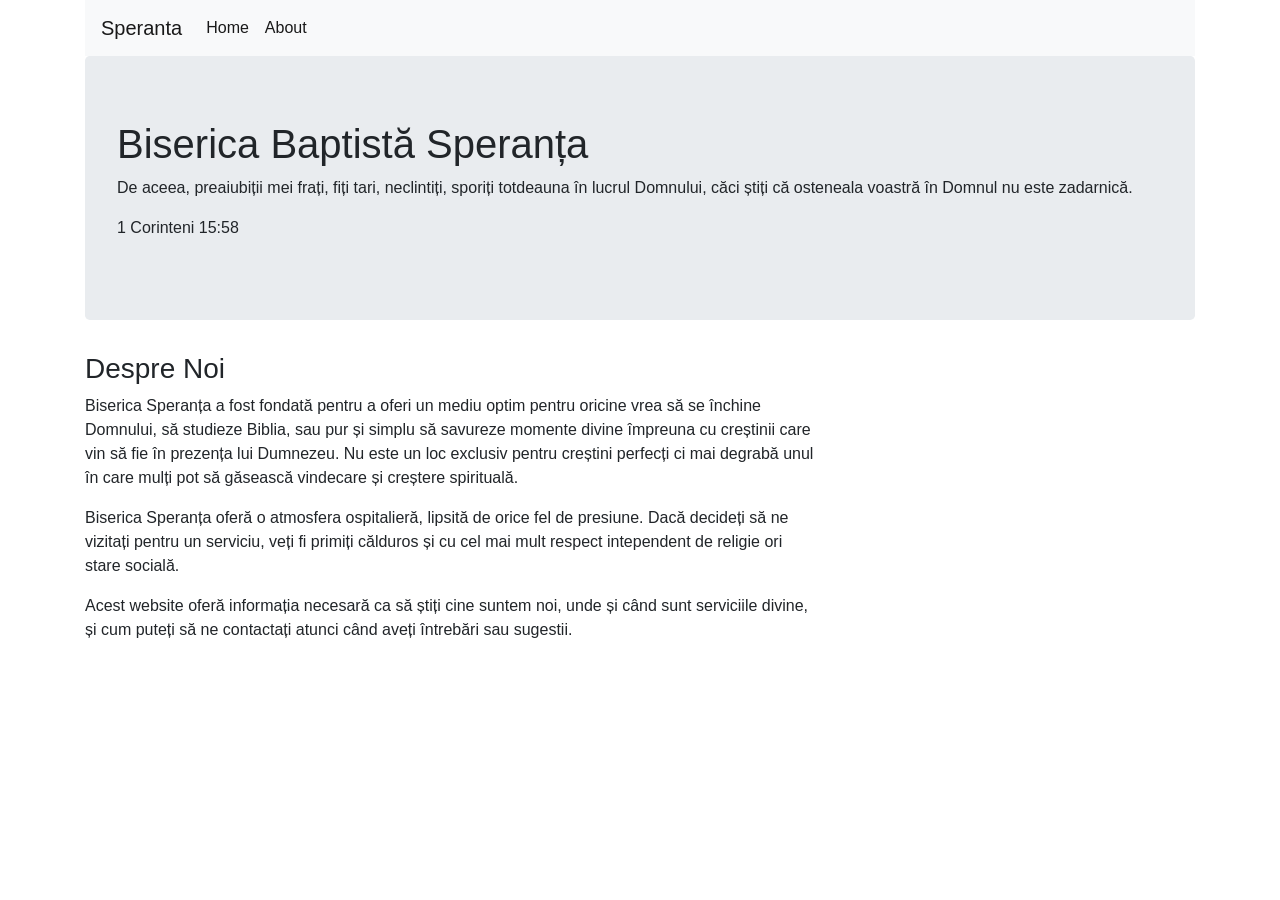
==== index.html @ 7e1f39e0 "Static site: index + contact pages converted from PHP" ====
<!DOCTYPE html>
<html lang="ro">
<head>
    <meta charset="UTF-8" />
    <title>Biserica Speranta-Acasă</title>
    <meta name="description" content="Biserica Baptista Speranta Raleigh North Carolina, Romanian Speranta Baptist Church" />
    <meta name="keywords" content="moldovan, romanian, biserica in Nord Carolina, biserica in North Carolina, biserica in Raleigh, biserica in Chapel Hill, biserica in Wake Forest, biserica in Durham, church in North Carolina, church in Raleigh, church in Chapel Hill, church in Wake Forest, church in Durham, church in NC, biserica baptista, baptist church, moldoveni in Raleigh, moldoveni in North Carlina, romani in Raleigh, romani in Chapel Hill, romani in Wake Forest, romani in Durham, moldoveni in Raleigh, moldoveni in Chapel Hill, moldoveni in Wake Forest, moldoveni in Durham, romani in North Carolina, moldoveni in North Carolina, curch in wake, biserica in wake, moldovan church in Raleigh, romanian church in Raleigh, hope baptist church, biserica speranta, Durham, Raleigh, Wake Forest, Wake, Chapel Hill, North Carolina." />
    <meta name="author" content="Igor Ghidora | igorrash@yahoo.com | Copyright (c) 2011 Copyright (c) 2009 - 2013 All rights reserved." />
    <meta name="robots" content="index, follow" />
    <meta name="viewport" content="width=device-width, initial-scale=1">
    <script src="https://ajax.googleapis.com/ajax/libs/jquery/1.11.3/jquery.min.js"></script>
    <script src="https://code.jquery.com/jquery-3.3.1.slim.min.js" integrity="sha384-q8i/X+965DzO0rT7abK41JStQIAqVgRVzpbzo5smXKp4YfRvH+8abtTE1Pi6jizo" crossorigin="anonymous"></script>
    <link rel="stylesheet" href="https://cdn.jsdelivr.net/npm/bootstrap@4.3.1/dist/css/bootstrap.min.css" integrity="sha384-ggOyR0iXCbMQv3Xipma34MD+dH/1fQ784/j6cY/iJTQUOhcWr7x9JvoRxT2MZw1T" crossorigin="anonymous">
</head>

<body>
    <div class="container">
        <nav class="navbar navbar-expand-lg navbar-light bg-light">
          <a class="navbar-brand" href="/">Speranta</a>
          <button class="navbar-toggler" type="button" data-toggle="collapse" data-target="#navbarSupportedContent" aria-controls="navbarSupportedContent" aria-expanded="false" aria-label="Toggle navigation">
            <span class="navbar-toggler-icon"></span>
          </button>

          <div class="collapse navbar-collapse" id="navbarSupportedContent">
            <ul class="navbar-nav mr-auto">
              <li class="nav-item active">
                <a class="nav-link" href="/">Home <span class="sr-only">(current)</span></a>
              </li>
              <li class="nav-item active">
                <a class="nav-link" href="/contact/">About</a>
              </li>

            </ul>
          </div>
        </nav>
        <div class="jumbotron">
            <h1>Biserica Baptistă Speranța</h1>
            <blockquote>
                <p>De aceea, preaiubiții mei frați, fiți tari, neclintiți, sporiți totdeauna în lucrul Domnului, căci știți că osteneala voastră în Domnul nu este zadarnică.</p>
                <footer>1 Corinteni 15:58</footer>
            </blockquote>

        </div>
        <div class="row">
            <div class="col-sm-8">
                <div class="page-header">
                    <h3>Despre Noi</h3>
                </div>
                <p>Biserica Speranța a fost fondată pentru a oferi un mediu optim pentru oricine vrea să se închine Domnului, să studieze Biblia, sau pur și simplu să savureze momente divine împreuna cu creștinii care vin să fie în prezența lui Dumnezeu. Nu este un loc exclusiv pentru creștini perfecți ci mai degrabă unul în care mulți pot să găsească vindecare și creștere spirituală.</p>
                <p>Biserica Speranța oferă o atmosfera ospitalieră, lipsită de orice fel de presiune. Dacă decideți să ne vizitați pentru un serviciu, veți fi primiți călduros și cu cel mai mult respect intependent de religie ori stare socială. </p>
                <p>Acest website oferă informația necesară ca să știți cine suntem noi, unde și când sunt serviciile divine, și cum puteți să ne contactați atunci când aveți întrebări sau sugestii.</p>
            </div>
        </div>
    </div>
</body>
</html>
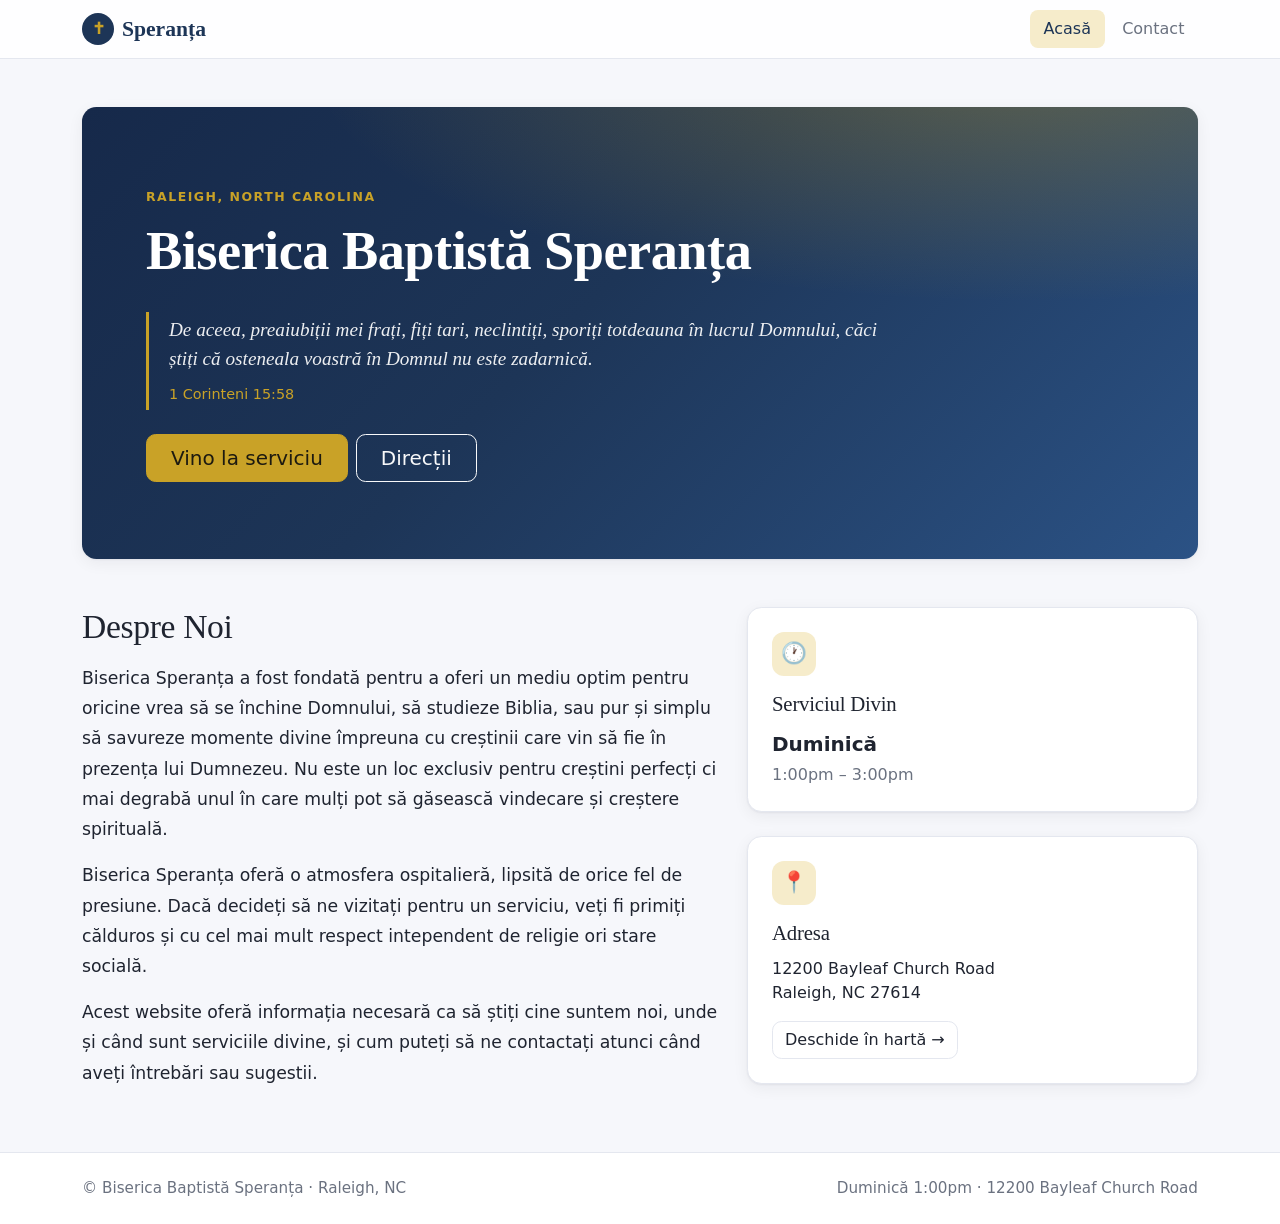
==== commit 006bf851: "Modernize the site: Bootstrap 5.3, shared style, dark mode All pages move from Bootstrap 4.3 (and le" ====
--- a/index.html
+++ b/index.html
@@ -8,49 +8,76 @@
     <meta name="author" content="Igor Ghidora | igorrash@yahoo.com | Copyright (c) 2011 Copyright (c) 2009 - 2013 All rights reserved." />
     <meta name="robots" content="index, follow" />
     <meta name="viewport" content="width=device-width, initial-scale=1">
-    <script src="https://ajax.googleapis.com/ajax/libs/jquery/1.11.3/jquery.min.js"></script>
-    <script src="https://code.jquery.com/jquery-3.3.1.slim.min.js" integrity="sha384-q8i/X+965DzO0rT7abK41JStQIAqVgRVzpbzo5smXKp4YfRvH+8abtTE1Pi6jizo" crossorigin="anonymous"></script>
-    <link rel="stylesheet" href="https://cdn.jsdelivr.net/npm/bootstrap@4.3.1/dist/css/bootstrap.min.css" integrity="sha384-ggOyR0iXCbMQv3Xipma34MD+dH/1fQ784/j6cY/iJTQUOhcWr7x9JvoRxT2MZw1T" crossorigin="anonymous">
+    <meta name="theme-color" content="#1d3557">
+    <script src="/assets/theme.js"></script>
+    <link rel="stylesheet" href="https://cdn.jsdelivr.net/npm/bootstrap@5.3.3/dist/css/bootstrap.min.css">
+    <link rel="stylesheet" href="/assets/site.css">
 </head>
 
 <body>
-    <div class="container">
-        <nav class="navbar navbar-expand-lg navbar-light bg-light">
-          <a class="navbar-brand" href="/">Speranta</a>
-          <button class="navbar-toggler" type="button" data-toggle="collapse" data-target="#navbarSupportedContent" aria-controls="navbarSupportedContent" aria-expanded="false" aria-label="Toggle navigation">
-            <span class="navbar-toggler-icon"></span>
-          </button>
-
-          <div class="collapse navbar-collapse" id="navbarSupportedContent">
-            <ul class="navbar-nav mr-auto">
-              <li class="nav-item active">
-                <a class="nav-link" href="/">Home <span class="sr-only">(current)</span></a>
-              </li>
-              <li class="nav-item active">
-                <a class="nav-link" href="/contact/">About</a>
-              </li>
-
-            </ul>
-          </div>
-        </nav>
-        <div class="jumbotron">
-            <h1>Biserica Baptistă Speranța</h1>
-            <blockquote>
-                <p>De aceea, preaiubiții mei frați, fiți tari, neclintiți, sporiți totdeauna în lucrul Domnului, căci știți că osteneala voastră în Domnul nu este zadarnică.</p>
-                <footer>1 Corinteni 15:58</footer>
-            </blockquote>
-
-        </div>
-        <div class="row">
-            <div class="col-sm-8">
-                <div class="page-header">
-                    <h3>Despre Noi</h3>
-                </div>
-                <p>Biserica Speranța a fost fondată pentru a oferi un mediu optim pentru oricine vrea să se închine Domnului, să studieze Biblia, sau pur și simplu să savureze momente divine împreuna cu creștinii care vin să fie în prezența lui Dumnezeu. Nu este un loc exclusiv pentru creștini perfecți ci mai degrabă unul în care mulți pot să găsească vindecare și creștere spirituală.</p>
-                <p>Biserica Speranța oferă o atmosfera ospitalieră, lipsită de orice fel de presiune. Dacă decideți să ne vizitați pentru un serviciu, veți fi primiți călduros și cu cel mai mult respect intependent de religie ori stare socială. </p>
-                <p>Acest website oferă informația necesară ca să știți cine suntem noi, unde și când sunt serviciile divine, și cum puteți să ne contactați atunci când aveți întrebări sau sugestii.</p>
+    <nav class="navbar navbar-expand-md sp-navbar sticky-top">
+        <div class="container">
+            <a class="navbar-brand sp-brand" href="/"><span class="sp-brand-mark">✝</span>Speranța</a>
+            <button class="navbar-toggler border-0" type="button" data-bs-toggle="collapse" data-bs-target="#siteNav" aria-controls="siteNav" aria-expanded="false" aria-label="Meniu">
+                <span class="navbar-toggler-icon"></span>
+            </button>
+            <div class="collapse navbar-collapse" id="siteNav">
+                <ul class="navbar-nav ms-auto gap-1">
+                    <li class="nav-item"><a class="nav-link active" aria-current="page" href="/">Acasă</a></li>
+                    <li class="nav-item"><a class="nav-link" href="/contact/">Contact</a></li>
+                </ul>
             </div>
         </div>
-    </div>
+    </nav>
+
+    <main class="container py-4 py-md-5">
+        <section class="sp-hero mb-5">
+            <span class="sp-eyebrow">Raleigh, North Carolina</span>
+            <h1>Biserica Baptistă Speranța</h1>
+            <blockquote class="sp-verse">
+                <p>De aceea, preaiubiții mei frați, fiți tari, neclintiți, sporiți totdeauna în lucrul Domnului, căci știți că osteneala voastră în Domnul nu este zadarnică.</p>
+                <cite>1 Corinteni 15:58</cite>
+            </blockquote>
+            <div class="d-flex flex-wrap gap-2 mt-4">
+                <a class="btn btn-gold btn-lg px-4" href="/contact/">Vino la serviciu</a>
+                <a class="btn btn-outline-light btn-lg px-4" href="https://maps.google.com/?q=12200+Bayleaf+Church+Road+Raleigh+NC+27614" target="_blank" rel="noopener">Direcții</a>
+            </div>
+        </section>
+
+        <div class="row g-4 align-items-start">
+            <div class="col-lg-7">
+                <h2 class="sp-section-title">Despre Noi</h2>
+                <div class="sp-prose">
+                    <p>Biserica Speranța a fost fondată pentru a oferi un mediu optim pentru oricine vrea să se închine Domnului, să studieze Biblia, sau pur și simplu să savureze momente divine împreuna cu creștinii care vin să fie în prezența lui Dumnezeu. Nu este un loc exclusiv pentru creștini perfecți ci mai degrabă unul în care mulți pot să găsească vindecare și creștere spirituală.</p>
+                    <p>Biserica Speranța oferă o atmosfera ospitalieră, lipsită de orice fel de presiune. Dacă decideți să ne vizitați pentru un serviciu, veți fi primiți călduros și cu cel mai mult respect intependent de religie ori stare socială. </p>
+                    <p>Acest website oferă informația necesară ca să știți cine suntem noi, unde și când sunt serviciile divine, și cum puteți să ne contactați atunci când aveți întrebări sau sugestii.</p>
+                </div>
+            </div>
+            <div class="col-lg-5">
+                <div class="d-grid gap-4">
+                    <div class="sp-card">
+                        <div class="sp-icon">🕐</div>
+                        <h3>Serviciul Divin</h3>
+                        <p class="mb-1 fs-5 fw-semibold">Duminică</p>
+                        <p class="sp-muted mb-0">1:00pm – 3:00pm</p>
+                    </div>
+                    <div class="sp-card">
+                        <div class="sp-icon">📍</div>
+                        <h3>Adresa</h3>
+                        <p class="mb-3">12200 Bayleaf Church Road<br>Raleigh, NC 27614</p>
+                        <a class="btn btn-soft" href="https://maps.google.com/?q=12200+Bayleaf+Church+Road+Raleigh+NC+27614" target="_blank" rel="noopener">Deschide în hartă →</a>
+                    </div>
+                </div>
+            </div>
+        </div>
+    </main>
+
+    <footer class="sp-footer py-4">
+        <div class="container d-flex flex-column flex-md-row justify-content-between gap-2">
+            <span>© Biserica Baptistă Speranța · Raleigh, NC</span>
+            <span>Duminică 1:00pm · 12200 Bayleaf Church Road</span>
+        </div>
+    </footer>
+    <script src="https://cdn.jsdelivr.net/npm/bootstrap@5.3.3/dist/js/bootstrap.bundle.min.js"></script>
 </body>
 </html>
--- a/assets/site.css
+++ b/assets/site.css
@@ -0,0 +1,198 @@
+/* Shared look for sperantanc.com, on top of Bootstrap 5.3.
+   Light and dark follow the device setting (see assets/theme.js). */
+
+:root,
+[data-bs-theme="light"] {
+  --sp-navy: #1d3557;
+  --sp-navy-2: #274872;
+  --sp-gold: #c9a227;
+  --sp-gold-soft: #f6eccb;
+  --sp-bg: #f6f7fb;
+  --sp-surface: #ffffff;
+  --sp-border: #e4e7ef;
+  --sp-text: #1f2430;
+  --sp-muted: #6b7280;
+  --sp-chord: #c62828;
+  --sp-shadow: 0 1px 2px rgba(16, 24, 40, 0.05), 0 4px 16px rgba(16, 24, 40, 0.06);
+
+  --bs-body-bg: var(--sp-bg);
+  --bs-body-color: var(--sp-text);
+  --bs-border-color: var(--sp-border);
+  --bs-primary: var(--sp-navy);
+  --bs-primary-rgb: 29, 53, 87;
+  --bs-link-color: var(--sp-navy-2);
+  --bs-link-color-rgb: 39, 72, 114;
+  --bs-link-hover-color: var(--sp-gold);
+  --bs-border-radius: 0.6rem;
+  --bs-border-radius-lg: 0.9rem;
+}
+
+[data-bs-theme="dark"] {
+  --sp-navy: #8fb3e8;
+  --sp-navy-2: #a9c5ee;
+  --sp-gold: #e2bf4f;
+  --sp-gold-soft: #3a3220;
+  --sp-bg: #10141c;
+  --sp-surface: #181e29;
+  --sp-border: #2a3343;
+  --sp-text: #e6e9ef;
+  --sp-muted: #9aa3b2;
+  --sp-chord: #ff6b6b;
+  --sp-shadow: 0 1px 2px rgba(0, 0, 0, 0.4), 0 4px 16px rgba(0, 0, 0, 0.3);
+
+  --bs-body-bg: var(--sp-bg);
+  --bs-body-color: var(--sp-text);
+  --bs-border-color: var(--sp-border);
+  --bs-primary: var(--sp-navy);
+  --bs-primary-rgb: 143, 179, 232;
+  --bs-link-color: var(--sp-navy-2);
+  --bs-link-color-rgb: 169, 197, 238;
+  --bs-link-hover-color: var(--sp-gold);
+  --bs-secondary-bg: #1f2633;
+  --bs-tertiary-bg: #1c2230;
+}
+
+body {
+  font-family: system-ui, -apple-system, "Segoe UI", Roboto, "Helvetica Neue", Arial, sans-serif;
+  -webkit-font-smoothing: antialiased;
+  min-height: 100vh;
+  display: flex;
+  flex-direction: column;
+}
+
+h1, h2, h3, .sp-serif {
+  font-family: "Iowan Old Style", "Palatino Linotype", Palatino, Georgia, "Times New Roman", serif;
+  letter-spacing: -0.01em;
+}
+
+/* ---------- Buttons ---------- */
+.btn { border-radius: 0.6rem; font-weight: 500; }
+.btn-primary {
+  --bs-btn-bg: #1d3557; --bs-btn-border-color: #1d3557;
+  --bs-btn-hover-bg: #274872; --bs-btn-hover-border-color: #274872;
+  --bs-btn-active-bg: #16294a; --bs-btn-active-border-color: #16294a;
+  --bs-btn-color: #fff; --bs-btn-hover-color: #fff;
+}
+[data-bs-theme="dark"] .btn-primary {
+  --bs-btn-bg: #3f6aa8; --bs-btn-border-color: #3f6aa8;
+  --bs-btn-hover-bg: #5181c4; --bs-btn-hover-border-color: #5181c4;
+}
+.btn-gold {
+  --bs-btn-bg: var(--sp-gold); --bs-btn-border-color: var(--sp-gold);
+  --bs-btn-hover-bg: #b38e1c; --bs-btn-hover-border-color: #b38e1c;
+  --bs-btn-color: #1d1a10; --bs-btn-hover-color: #1d1a10;
+  --bs-btn-active-bg: #a07f18; --bs-btn-active-color: #1d1a10;
+}
+.btn-soft {
+  --bs-btn-bg: var(--sp-surface); --bs-btn-border-color: var(--sp-border);
+  --bs-btn-color: var(--sp-text);
+  --bs-btn-hover-bg: var(--bs-tertiary-bg); --bs-btn-hover-border-color: var(--sp-border);
+  --bs-btn-hover-color: var(--sp-text);
+  --bs-btn-active-bg: var(--bs-secondary-bg); --bs-btn-active-color: var(--sp-text);
+}
+
+/* ---------- Site header / footer ---------- */
+.sp-navbar {
+  background: color-mix(in srgb, var(--sp-surface) 85%, transparent);
+  backdrop-filter: saturate(160%) blur(10px);
+  -webkit-backdrop-filter: saturate(160%) blur(10px);
+  border-bottom: 1px solid var(--sp-border);
+}
+.sp-brand {
+  font-family: "Iowan Old Style", "Palatino Linotype", Palatino, Georgia, serif;
+  font-weight: 700; font-size: 1.35rem; color: var(--sp-navy) !important;
+  display: inline-flex; align-items: center; gap: 0.5rem;
+}
+.sp-brand-mark {
+  width: 2rem; height: 2rem; border-radius: 50%;
+  display: inline-grid; place-items: center;
+  background: var(--sp-navy); color: var(--sp-gold); font-size: 1rem;
+}
+[data-bs-theme="dark"] .sp-brand-mark { background: var(--sp-gold); color: #10141c; }
+.sp-navbar .nav-link { font-weight: 500; color: var(--sp-muted); border-radius: 0.5rem; padding: 0.45rem 0.85rem !important; }
+.sp-navbar .nav-link:hover { color: var(--sp-text); background: var(--bs-tertiary-bg); }
+.sp-navbar .nav-link.active { color: var(--sp-navy); background: var(--sp-gold-soft); }
+
+.sp-footer {
+  margin-top: auto;
+  border-top: 1px solid var(--sp-border);
+  background: var(--sp-surface);
+  color: var(--sp-muted);
+  font-size: 0.95rem;
+}
+.sp-footer a { color: inherit; }
+
+/* ---------- Content blocks ---------- */
+.sp-hero {
+  position: relative;
+  overflow: hidden;
+  color: #fff;
+  background:
+    radial-gradient(1200px 400px at 85% -10%, rgba(201, 162, 39, 0.35), transparent 60%),
+    linear-gradient(135deg, #16294a 0%, #1d3557 45%, #2b5285 100%);
+  border-radius: var(--bs-border-radius-lg);
+  padding: clamp(2.5rem, 6vw, 5rem) clamp(1.5rem, 5vw, 4rem);
+  box-shadow: var(--sp-shadow);
+}
+.sp-hero h1 { font-size: clamp(2rem, 5vw, 3.4rem); font-weight: 700; margin-bottom: 1rem; }
+.sp-hero .lead { color: rgba(255, 255, 255, 0.85); max-width: 46rem; }
+.sp-eyebrow {
+  display: inline-block; text-transform: uppercase; letter-spacing: 0.12em;
+  font-size: 0.78rem; font-weight: 600; color: var(--sp-gold); margin-bottom: 0.75rem;
+}
+.sp-verse {
+  border-left: 3px solid var(--sp-gold);
+  padding: 0.25rem 0 0.25rem 1.25rem;
+  margin: 1.75rem 0 0;
+  max-width: 46rem;
+}
+.sp-verse p { font-family: "Iowan Old Style", "Palatino Linotype", Palatino, Georgia, serif; font-size: 1.2rem; font-style: italic; margin-bottom: 0.5rem; color: rgba(255,255,255,0.92); }
+.sp-verse cite { font-style: normal; font-size: 0.9rem; color: var(--sp-gold); }
+
+.sp-card {
+  background: var(--sp-surface);
+  border: 1px solid var(--sp-border);
+  border-radius: var(--bs-border-radius-lg);
+  box-shadow: var(--sp-shadow);
+  padding: 1.5rem;
+  height: 100%;
+}
+.sp-card h3 { font-size: 1.3rem; margin-bottom: 0.75rem; }
+.sp-icon {
+  width: 2.75rem; height: 2.75rem; border-radius: 0.75rem;
+  display: inline-grid; place-items: center; font-size: 1.3rem;
+  background: var(--sp-gold-soft); margin-bottom: 1rem;
+}
+.sp-muted { color: var(--sp-muted); }
+.sp-section-title { font-size: clamp(1.6rem, 3vw, 2.1rem); margin-bottom: 1rem; }
+.sp-prose p { font-size: 1.08rem; line-height: 1.75; }
+
+.sp-contact-line { display: flex; align-items: center; gap: 0.6rem; margin-bottom: 0.4rem; }
+.sp-contact-line a { text-decoration: none; }
+.sp-contact-line a:hover { text-decoration: underline; }
+
+/* ---------- Forms and tables ---------- */
+.form-control, .form-select { border-radius: 0.6rem; }
+.form-control:focus, .form-select:focus {
+  border-color: var(--sp-gold);
+  box-shadow: 0 0 0 0.2rem color-mix(in srgb, var(--sp-gold) 30%, transparent);
+}
+.sp-table { --bs-table-bg: transparent; margin: 0; }
+.sp-table thead th {
+  font-size: 0.78rem; text-transform: uppercase; letter-spacing: 0.06em;
+  color: var(--sp-muted); font-weight: 600; border-bottom-width: 1px;
+  white-space: nowrap; user-select: none;
+}
+.sp-table tbody tr { cursor: pointer; transition: background 0.12s; }
+.sp-table tbody tr:hover { background: var(--bs-tertiary-bg); }
+.sp-table td { padding-top: 0.75rem; padding-bottom: 0.75rem; }
+.sp-table th.sortableCol { cursor: pointer; }
+.sp-table th.sortableCol:hover { color: var(--sp-text); }
+.sp-table th.sorted::after { content: " ▾"; }
+.sp-table th.sorted.desc::after { content: " ▴"; }
+
+.modal-content { border: 1px solid var(--sp-border); border-radius: var(--bs-border-radius-lg); box-shadow: 0 20px 60px rgba(0,0,0,0.25); }
+.modal-header { border-bottom-color: var(--sp-border); }
+.modal-footer { border-top-color: var(--sp-border); }
+.dropdown-menu { border-radius: 0.75rem; border-color: var(--sp-border); box-shadow: var(--sp-shadow); padding: 0.4rem; }
+.dropdown-item { border-radius: 0.5rem; padding: 0.55rem 0.8rem; }
